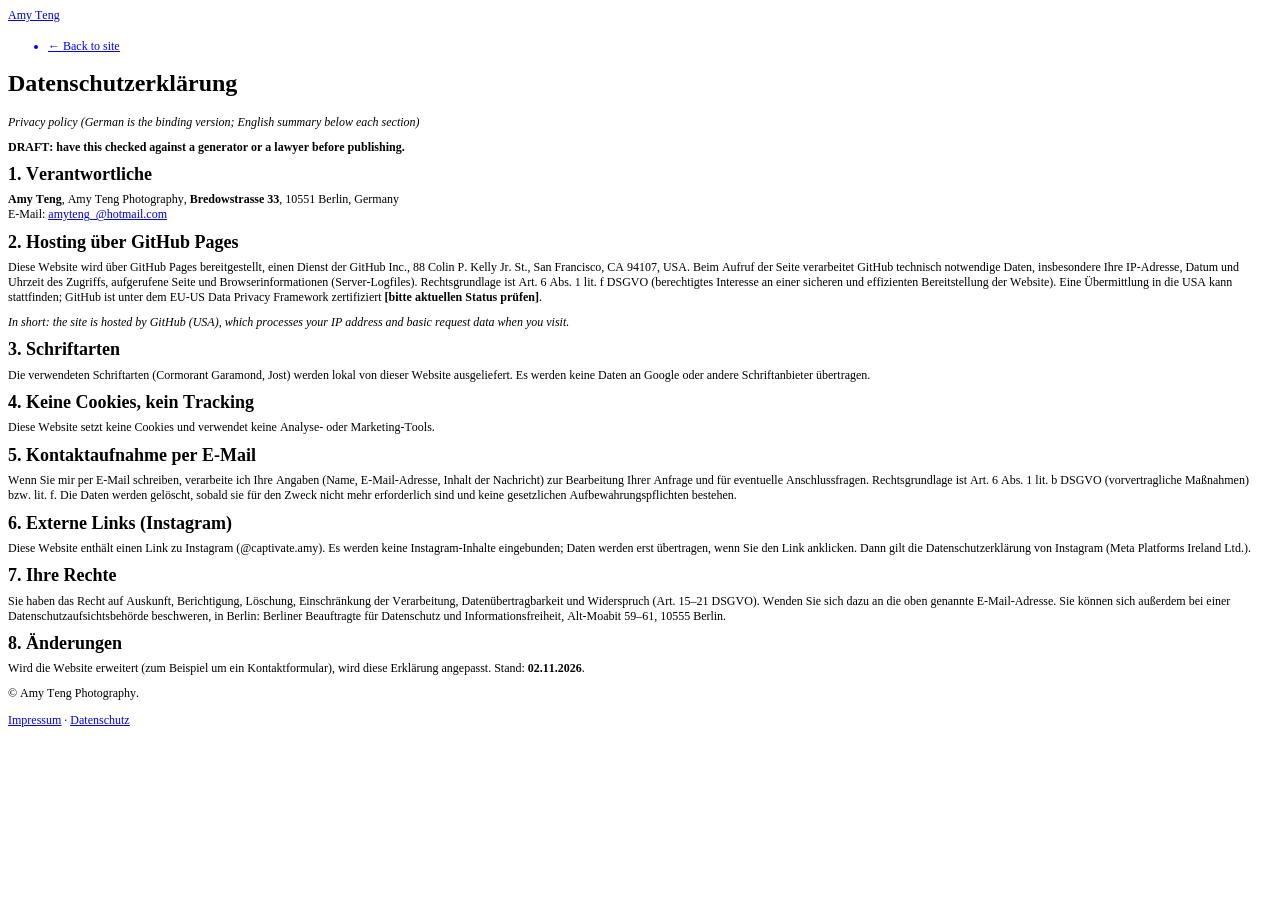
==== datenschutz.html @ 06851e9b "Add files via upload Add Impressum and Datenschutz, footer links" ====
<!DOCTYPE html PUBLIC "-//W3C//DTD HTML 4.01//EN" "http://www.w3.org/TR/html4/strict.dtd">
<html>
<head>
  <meta http-equiv="Content-Type" content="text/html; charset=utf-8">
  <meta http-equiv="Content-Style-Type" content="text/css">
  <title></title>
  <meta name="Generator" content="Cocoa HTML Writer">
  <meta name="CocoaVersion" content="2575.3">
  <style type="text/css">
    p.p1 {margin: 0.0px 0.0px 0.0px 0.0px; font: 12.0px Times; color: #0000e9; -webkit-text-stroke: #0000e3}
    p.p4 {margin: 0.0px 0.0px 9.6px 0.0px; font: 12.0px Times; -webkit-text-stroke: #000000}
    p.p6 {margin: 0.0px 0.0px 12.0px 0.0px; font: 12.0px Times; -webkit-text-stroke: #000000}
    p.p7 {margin: 0.0px 0.0px 12.0px 0.0px; font: 12.0px Times; color: #0000e9; -webkit-text-stroke: #0000e3}
    li.li2 {margin: 0.0px 0.0px 0.0px 0.0px; font: 12.0px Times; color: #0000e9; -webkit-text-stroke: #000000}
    span.s1 {text-decoration: underline ; font-kerning: none}
    span.s2 {font: 12.0px 'Times New Roman'; -webkit-text-stroke: 0px #000000}
    span.s3 {font: 12.0px Times; text-decoration: underline ; font-kerning: none}
    span.s4 {font-kerning: none}
    span.s5 {font-kerning: none; background-color: rgba(0, 0, 0, 0)}
    span.s6 {font: 12.0px Times; text-decoration: underline ; font-kerning: none; color: #0000e3; -webkit-text-stroke: 0px #0000e3}
    span.s7 {font-kerning: none; color: #0000e3; -webkit-text-stroke: 0px #000000}
    span.s8 {text-decoration: underline ; font-kerning: none; color: #0000e9; -webkit-text-stroke: 0px #0000e3}
    ul.ul1 {list-style-type: disc}
  </style>
</head>
<body>
<p class="p1"><span class="s1"><a href="file:///Users/ammyyy/Downloads/amy-site-updates/index.html">Amy Teng</a></span></p>
<ul class="ul1">
  <li class="li2"><span class="s2"><a href="file:///Users/ammyyy/Downloads/amy-site-updates/index.html"><span class="s1">←</span><span class="s3"> Back to site</span></a></span></li>
</ul>
<h1 style="margin: 0.0px 0.0px 18.0px 0.0px; font: 24.0px Times; -webkit-text-stroke: #000000"><span class="s4"><b>Datenschutzerklärung</b><b></b></span></h1>
<p class="p4"><span class="s4"><i>Privacy policy (German is the binding version; English summary below each section)</i><i></i></span></p>
<p class="p4"><span class="s4"><b>DRAFT: have this checked against a generator or a lawyer before publishing.</b><b></b></span></p>
<h2 style="margin: 0.0px 0.0px 7.2px 0.0px; font: 18.0px Times; -webkit-text-stroke: #000000"><span class="s4"><b>1. Verantwortliche</b><b></b></span></h2>
<p class="p4"><span class="s5"><b>Amy Teng</b>,</span><span class="s4"> Amy Teng Photography, </span><span class="s5"><b>Bredowstrasse 33</b></span><span class="s4">, 10551 Berlin, Germany<br>
E-Mail: <a href="mailto:amyteng_@hotmail.com"><span class="s6">amyteng_@hotmail.com</span></a></span></p>
<h2 style="margin: 0.0px 0.0px 7.2px 0.0px; font: 18.0px Times; -webkit-text-stroke: #000000"><span class="s4"><b>2. Hosting über GitHub Pages</b><b></b></span></h2>
<p class="p4"><span class="s4">Diese Website wird über GitHub Pages bereitgestellt, einen Dienst der GitHub Inc., 88 Colin P. Kelly Jr. St., San Francisco, CA 94107, USA. Beim Aufruf der Seite verarbeitet GitHub technisch notwendige Daten, insbesondere Ihre IP-Adresse, Datum und Uhrzeit des Zugriffs, aufgerufene Seite und Browserinformationen (Server-Logfiles). Rechtsgrundlage ist Art. 6 Abs. 1 lit. f DSGVO (berechtigtes Interesse an einer sicheren und effizienten Bereitstellung der Website). Eine Übermittlung in die USA kann stattfinden; GitHub ist unter dem EU-US Data Privacy Framework zertifiziert </span><span class="s5"><b>[bitte aktuellen Status prüfen]</b>.</span></p>
<p class="p4"><span class="s4"><i>In short: the site is hosted by GitHub (USA), which processes your IP address and basic request data when you visit.</i><i></i></span></p>
<h2 style="margin: 0.0px 0.0px 7.2px 0.0px; font: 18.0px Times; -webkit-text-stroke: #000000"><span class="s4"><b>3. Schriftarten</b><b></b></span></h2>
<p class="p4"><span class="s4">Die verwendeten Schriftarten (Cormorant Garamond, Jost) werden lokal von dieser Website ausgeliefert. Es werden keine Daten an Google oder andere Schriftanbieter übertragen.</span></p>
<h2 style="margin: 0.0px 0.0px 7.2px 0.0px; font: 18.0px Times; -webkit-text-stroke: #000000"><span class="s4"><b>4. Keine Cookies, kein Tracking</b><b></b></span></h2>
<p class="p4"><span class="s4">Diese Website setzt keine Cookies und verwendet keine Analyse- oder Marketing-Tools.</span></p>
<h2 style="margin: 0.0px 0.0px 7.2px 0.0px; font: 18.0px Times; -webkit-text-stroke: #000000"><span class="s4"><b>5. Kontaktaufnahme per E-Mail</b><b></b></span></h2>
<p class="p4"><span class="s4">Wenn Sie mir per E-Mail schreiben, verarbeite ich Ihre Angaben (Name, E-Mail-Adresse, Inhalt der Nachricht) zur Bearbeitung Ihrer Anfrage und für eventuelle Anschlussfragen. Rechtsgrundlage ist Art. 6 Abs. 1 lit. b DSGVO (vorvertragliche Maßnahmen) bzw. lit. f. Die Daten werden gelöscht, sobald sie für den Zweck nicht mehr erforderlich sind und keine gesetzlichen Aufbewahrungspflichten bestehen.</span></p>
<h2 style="margin: 0.0px 0.0px 7.2px 0.0px; font: 18.0px Times; -webkit-text-stroke: #000000"><span class="s4"><b>6. Externe Links (Instagram)</b><b></b></span></h2>
<p class="p4"><span class="s4">Diese Website enthält einen Link zu Instagram (@captivate.amy). Es werden keine Instagram-Inhalte eingebunden; Daten werden erst übertragen, wenn Sie den Link anklicken. Dann gilt die Datenschutzerklärung von Instagram (Meta Platforms Ireland Ltd.).</span></p>
<h2 style="margin: 0.0px 0.0px 7.2px 0.0px; font: 18.0px Times; -webkit-text-stroke: #000000"><span class="s4"><b>7. Ihre Rechte</b><b></b></span></h2>
<p class="p4"><span class="s4">Sie haben das Recht auf Auskunft, Berichtigung, Löschung, Einschränkung der Verarbeitung, Datenübertragbarkeit und Widerspruch (Art. 15–21 DSGVO). Wenden Sie sich dazu an die oben genannte E-Mail-Adresse. Sie können sich außerdem bei einer Datenschutzaufsichtsbehörde beschweren, in Berlin: Berliner Beauftragte für Datenschutz und Informationsfreiheit, Alt-Moabit 59–61, 10555 Berlin.</span></p>
<h2 style="margin: 0.0px 0.0px 7.2px 0.0px; font: 18.0px Times; -webkit-text-stroke: #000000"><span class="s4"><b>8. Änderungen</b><b></b></span></h2>
<p class="p4"><span class="s4">Wird die Website erweitert (zum Beispiel um ein Kontaktformular), wird diese Erklärung angepasst. Stand: </span><span class="s5"><b>02.11.2026</b>.</span></p>
<p class="p6"><span class="s4">© Amy Teng Photography.</span></p>
<p class="p7"><span class="s1"><a href="file:///Users/ammyyy/Downloads/amy-site-updates/impressum.html">Impressum</a></span><span class="s7"> · <a href="file:///Users/ammyyy/Downloads/amy-site-updates/datenschutz.html"><span class="s8">Datenschutz</span></a></span></p>
</body>
</html>
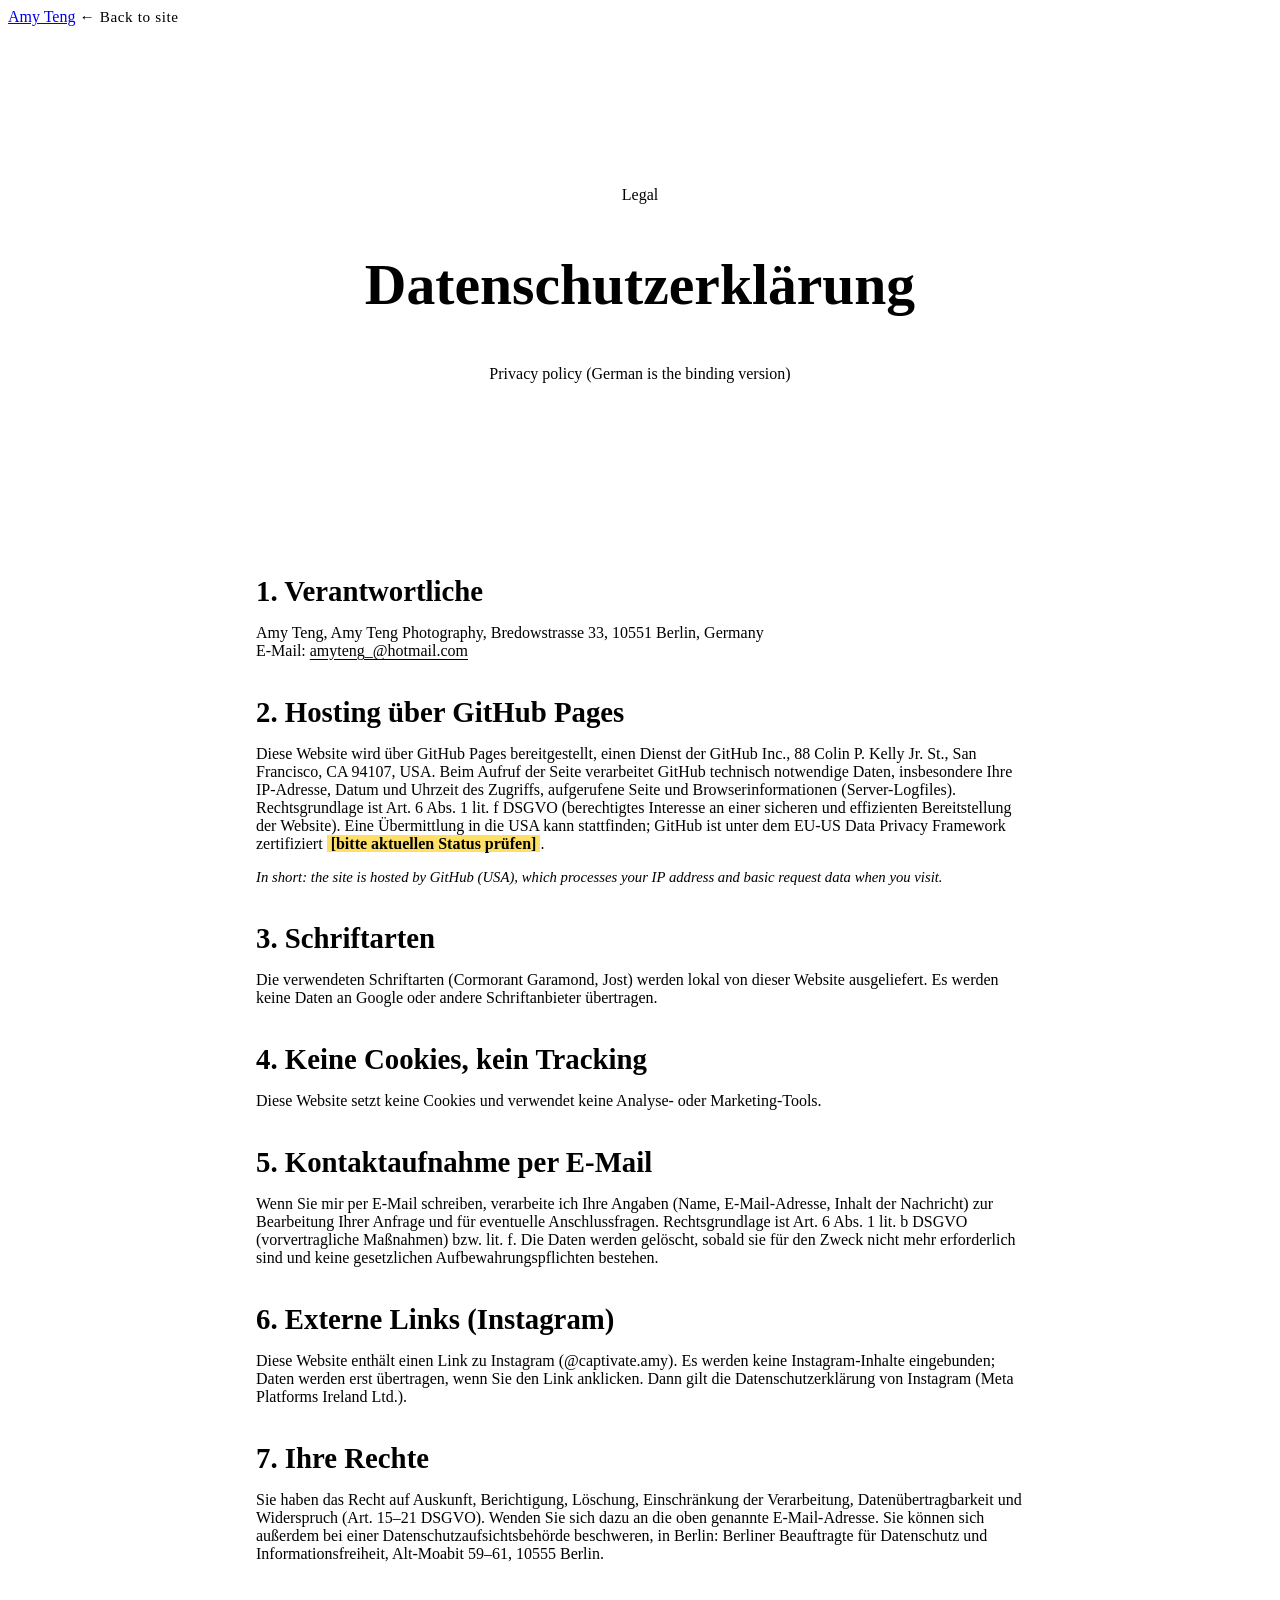
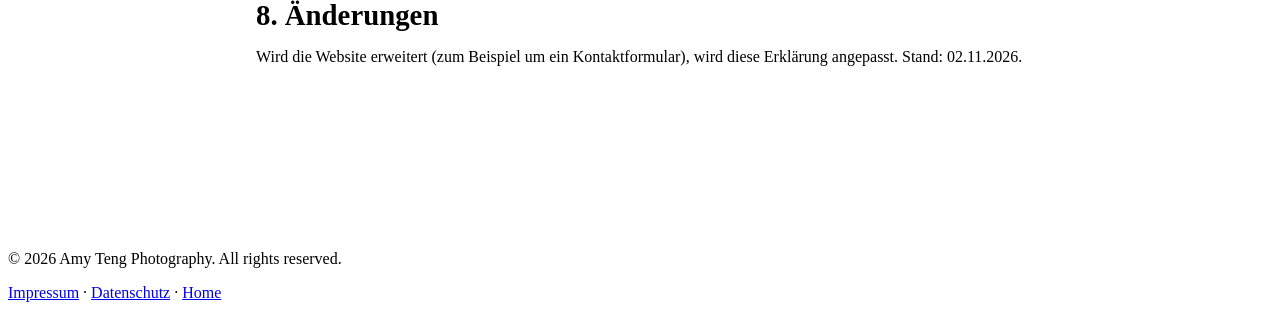
==== commit 3602c068: "Add files via upload Found actual file for updating impressum and datenschutz" ====
--- a/datenschutz.html
+++ b/datenschutz.html
@@ -1,55 +1,84 @@
-<!DOCTYPE html PUBLIC "-//W3C//DTD HTML 4.01//EN" "http://www.w3.org/TR/html4/strict.dtd">
-<html>
+<!DOCTYPE html>
+<html lang="de">
 <head>
-  <meta http-equiv="Content-Type" content="text/html; charset=utf-8">
-  <meta http-equiv="Content-Style-Type" content="text/css">
-  <title></title>
-  <meta name="Generator" content="Cocoa HTML Writer">
-  <meta name="CocoaVersion" content="2575.3">
-  <style type="text/css">
-    p.p1 {margin: 0.0px 0.0px 0.0px 0.0px; font: 12.0px Times; color: #0000e9; -webkit-text-stroke: #0000e3}
-    p.p4 {margin: 0.0px 0.0px 9.6px 0.0px; font: 12.0px Times; -webkit-text-stroke: #000000}
-    p.p6 {margin: 0.0px 0.0px 12.0px 0.0px; font: 12.0px Times; -webkit-text-stroke: #000000}
-    p.p7 {margin: 0.0px 0.0px 12.0px 0.0px; font: 12.0px Times; color: #0000e9; -webkit-text-stroke: #0000e3}
-    li.li2 {margin: 0.0px 0.0px 0.0px 0.0px; font: 12.0px Times; color: #0000e9; -webkit-text-stroke: #000000}
-    span.s1 {text-decoration: underline ; font-kerning: none}
-    span.s2 {font: 12.0px 'Times New Roman'; -webkit-text-stroke: 0px #000000}
-    span.s3 {font: 12.0px Times; text-decoration: underline ; font-kerning: none}
-    span.s4 {font-kerning: none}
-    span.s5 {font-kerning: none; background-color: rgba(0, 0, 0, 0)}
-    span.s6 {font: 12.0px Times; text-decoration: underline ; font-kerning: none; color: #0000e3; -webkit-text-stroke: 0px #0000e3}
-    span.s7 {font-kerning: none; color: #0000e3; -webkit-text-stroke: 0px #000000}
-    span.s8 {text-decoration: underline ; font-kerning: none; color: #0000e9; -webkit-text-stroke: 0px #0000e3}
-    ul.ul1 {list-style-type: disc}
+  <meta charset="UTF-8" />
+  <meta name="viewport" content="width=device-width, initial-scale=1.0" />
+  <title>Datenschutzerklärung — Amy Teng Photography</title>
+  <meta name="robots" content="noindex" />
+  <link rel="canonical" href="https://amyteng.com/datenschutz.html" />
+  <link rel="icon" type="image/svg+xml" href="images/favicon.svg" />
+  <link rel="stylesheet" href="css/style.css" />
+  <style>
+    .legal-hero { padding-block: 9rem 3.5rem; background: var(--sand); text-align: center; }
+    .legal-hero h1 { font-size: clamp(2.4rem, 5vw, 3.6rem); }
+    .legal-hero .sub { color: var(--ink-soft); margin-top: .75rem; }
+    .legal-body { padding-block: 4rem 6rem; }
+    .legal-card { background: var(--white); border-radius: var(--radius); box-shadow: var(--shadow);
+      padding: clamp(1.75rem, 5vw, 3.5rem); max-width: 48rem; margin-inline: auto; }
+    .legal-card h2 { font-size: clamp(1.4rem, 2.5vw, 1.8rem); margin: 2.25rem 0 .6rem; }
+    .legal-card h2:first-child { margin-top: 0; }
+    .legal-card p { margin-bottom: 1rem; color: var(--ink-soft); }
+    .legal-card p.en { font-size: .92rem; font-style: italic; }
+    .legal-card a { color: var(--terracotta-text); text-underline-offset: .2em; }
+    .legal-card a:hover { color: var(--terracotta-dark); }
+    .back-link { color: var(--ink); text-decoration: none; font-size: .95rem; letter-spacing: .04em; }
+    .back-link:hover { color: var(--terracotta-text); }
+    .todo { background: #ffe066; color: #000; font-weight: 600; padding: 0 .25em; }
   </style>
 </head>
 <body>
-<p class="p1"><span class="s1"><a href="file:///Users/ammyyy/Downloads/amy-site-updates/index.html">Amy Teng</a></span></p>
-<ul class="ul1">
-  <li class="li2"><span class="s2"><a href="file:///Users/ammyyy/Downloads/amy-site-updates/index.html"><span class="s1">←</span><span class="s3"> Back to site</span></a></span></li>
-</ul>
-<h1 style="margin: 0.0px 0.0px 18.0px 0.0px; font: 24.0px Times; -webkit-text-stroke: #000000"><span class="s4"><b>Datenschutzerklärung</b><b></b></span></h1>
-<p class="p4"><span class="s4"><i>Privacy policy (German is the binding version; English summary below each section)</i><i></i></span></p>
-<p class="p4"><span class="s4"><b>DRAFT: have this checked against a generator or a lawyer before publishing.</b><b></b></span></p>
-<h2 style="margin: 0.0px 0.0px 7.2px 0.0px; font: 18.0px Times; -webkit-text-stroke: #000000"><span class="s4"><b>1. Verantwortliche</b><b></b></span></h2>
-<p class="p4"><span class="s5"><b>Amy Teng</b>,</span><span class="s4"> Amy Teng Photography, </span><span class="s5"><b>Bredowstrasse 33</b></span><span class="s4">, 10551 Berlin, Germany<br>
-E-Mail: <a href="mailto:amyteng_@hotmail.com"><span class="s6">amyteng_@hotmail.com</span></a></span></p>
-<h2 style="margin: 0.0px 0.0px 7.2px 0.0px; font: 18.0px Times; -webkit-text-stroke: #000000"><span class="s4"><b>2. Hosting über GitHub Pages</b><b></b></span></h2>
-<p class="p4"><span class="s4">Diese Website wird über GitHub Pages bereitgestellt, einen Dienst der GitHub Inc., 88 Colin P. Kelly Jr. St., San Francisco, CA 94107, USA. Beim Aufruf der Seite verarbeitet GitHub technisch notwendige Daten, insbesondere Ihre IP-Adresse, Datum und Uhrzeit des Zugriffs, aufgerufene Seite und Browserinformationen (Server-Logfiles). Rechtsgrundlage ist Art. 6 Abs. 1 lit. f DSGVO (berechtigtes Interesse an einer sicheren und effizienten Bereitstellung der Website). Eine Übermittlung in die USA kann stattfinden; GitHub ist unter dem EU-US Data Privacy Framework zertifiziert </span><span class="s5"><b>[bitte aktuellen Status prüfen]</b>.</span></p>
-<p class="p4"><span class="s4"><i>In short: the site is hosted by GitHub (USA), which processes your IP address and basic request data when you visit.</i><i></i></span></p>
-<h2 style="margin: 0.0px 0.0px 7.2px 0.0px; font: 18.0px Times; -webkit-text-stroke: #000000"><span class="s4"><b>3. Schriftarten</b><b></b></span></h2>
-<p class="p4"><span class="s4">Die verwendeten Schriftarten (Cormorant Garamond, Jost) werden lokal von dieser Website ausgeliefert. Es werden keine Daten an Google oder andere Schriftanbieter übertragen.</span></p>
-<h2 style="margin: 0.0px 0.0px 7.2px 0.0px; font: 18.0px Times; -webkit-text-stroke: #000000"><span class="s4"><b>4. Keine Cookies, kein Tracking</b><b></b></span></h2>
-<p class="p4"><span class="s4">Diese Website setzt keine Cookies und verwendet keine Analyse- oder Marketing-Tools.</span></p>
-<h2 style="margin: 0.0px 0.0px 7.2px 0.0px; font: 18.0px Times; -webkit-text-stroke: #000000"><span class="s4"><b>5. Kontaktaufnahme per E-Mail</b><b></b></span></h2>
-<p class="p4"><span class="s4">Wenn Sie mir per E-Mail schreiben, verarbeite ich Ihre Angaben (Name, E-Mail-Adresse, Inhalt der Nachricht) zur Bearbeitung Ihrer Anfrage und für eventuelle Anschlussfragen. Rechtsgrundlage ist Art. 6 Abs. 1 lit. b DSGVO (vorvertragliche Maßnahmen) bzw. lit. f. Die Daten werden gelöscht, sobald sie für den Zweck nicht mehr erforderlich sind und keine gesetzlichen Aufbewahrungspflichten bestehen.</span></p>
-<h2 style="margin: 0.0px 0.0px 7.2px 0.0px; font: 18.0px Times; -webkit-text-stroke: #000000"><span class="s4"><b>6. Externe Links (Instagram)</b><b></b></span></h2>
-<p class="p4"><span class="s4">Diese Website enthält einen Link zu Instagram (@captivate.amy). Es werden keine Instagram-Inhalte eingebunden; Daten werden erst übertragen, wenn Sie den Link anklicken. Dann gilt die Datenschutzerklärung von Instagram (Meta Platforms Ireland Ltd.).</span></p>
-<h2 style="margin: 0.0px 0.0px 7.2px 0.0px; font: 18.0px Times; -webkit-text-stroke: #000000"><span class="s4"><b>7. Ihre Rechte</b><b></b></span></h2>
-<p class="p4"><span class="s4">Sie haben das Recht auf Auskunft, Berichtigung, Löschung, Einschränkung der Verarbeitung, Datenübertragbarkeit und Widerspruch (Art. 15–21 DSGVO). Wenden Sie sich dazu an die oben genannte E-Mail-Adresse. Sie können sich außerdem bei einer Datenschutzaufsichtsbehörde beschweren, in Berlin: Berliner Beauftragte für Datenschutz und Informationsfreiheit, Alt-Moabit 59–61, 10555 Berlin.</span></p>
-<h2 style="margin: 0.0px 0.0px 7.2px 0.0px; font: 18.0px Times; -webkit-text-stroke: #000000"><span class="s4"><b>8. Änderungen</b><b></b></span></h2>
-<p class="p4"><span class="s4">Wird die Website erweitert (zum Beispiel um ein Kontaktformular), wird diese Erklärung angepasst. Stand: </span><span class="s5"><b>02.11.2026</b>.</span></p>
-<p class="p6"><span class="s4">© Amy Teng Photography.</span></p>
-<p class="p7"><span class="s1"><a href="file:///Users/ammyyy/Downloads/amy-site-updates/impressum.html">Impressum</a></span><span class="s7"> · <a href="file:///Users/ammyyy/Downloads/amy-site-updates/datenschutz.html"><span class="s8">Datenschutz</span></a></span></p>
+  <header class="site-header scrolled">
+    <nav class="nav container">
+      <a href="index.html" class="logo">Amy Teng</a>
+      <a href="index.html" class="back-link">&larr; Back to site</a>
+    </nav>
+  </header>
+
+  <section class="legal-hero">
+    <div class="container">
+      <p class="eyebrow">Legal</p>
+      <h1>Datenschutzerklärung</h1>
+      <p class="sub">Privacy policy (German is the binding version)</p>
+    </div>
+  </section>
+
+  <main class="legal-body">
+    <div class="container">
+      <div class="legal-card">
+        <h2>1. Verantwortliche</h2>
+        <p>Amy Teng, Amy Teng Photography, Bredowstrasse 33, 10551 Berlin, Germany<br />E-Mail: <a href="mailto:amyteng_@hotmail.com">amyteng_@hotmail.com</a></p>
+
+        <h2>2. Hosting über GitHub Pages</h2>
+        <p>Diese Website wird über GitHub Pages bereitgestellt, einen Dienst der GitHub Inc., 88 Colin P. Kelly Jr. St., San Francisco, CA 94107, USA. Beim Aufruf der Seite verarbeitet GitHub technisch notwendige Daten, insbesondere Ihre IP-Adresse, Datum und Uhrzeit des Zugriffs, aufgerufene Seite und Browserinformationen (Server-Logfiles). Rechtsgrundlage ist Art. 6 Abs. 1 lit. f DSGVO (berechtigtes Interesse an einer sicheren und effizienten Bereitstellung der Website). Eine Übermittlung in die USA kann stattfinden; GitHub ist unter dem EU-US Data Privacy Framework zertifiziert <span class="todo">[bitte aktuellen Status prüfen]</span>.</p>
+        <p class="en">In short: the site is hosted by GitHub (USA), which processes your IP address and basic request data when you visit.</p>
+
+        <h2>3. Schriftarten</h2>
+        <p>Die verwendeten Schriftarten (Cormorant Garamond, Jost) werden lokal von dieser Website ausgeliefert. Es werden keine Daten an Google oder andere Schriftanbieter übertragen.</p>
+
+        <h2>4. Keine Cookies, kein Tracking</h2>
+        <p>Diese Website setzt keine Cookies und verwendet keine Analyse- oder Marketing-Tools.</p>
+
+        <h2>5. Kontaktaufnahme per E-Mail</h2>
+        <p>Wenn Sie mir per E-Mail schreiben, verarbeite ich Ihre Angaben (Name, E-Mail-Adresse, Inhalt der Nachricht) zur Bearbeitung Ihrer Anfrage und für eventuelle Anschlussfragen. Rechtsgrundlage ist Art. 6 Abs. 1 lit. b DSGVO (vorvertragliche Maßnahmen) bzw. lit. f. Die Daten werden gelöscht, sobald sie für den Zweck nicht mehr erforderlich sind und keine gesetzlichen Aufbewahrungspflichten bestehen.</p>
+
+        <h2>6. Externe Links (Instagram)</h2>
+        <p>Diese Website enthält einen Link zu Instagram (@captivate.amy). Es werden keine Instagram-Inhalte eingebunden; Daten werden erst übertragen, wenn Sie den Link anklicken. Dann gilt die Datenschutzerklärung von Instagram (Meta Platforms Ireland Ltd.).</p>
+
+        <h2>7. Ihre Rechte</h2>
+        <p>Sie haben das Recht auf Auskunft, Berichtigung, Löschung, Einschränkung der Verarbeitung, Datenübertragbarkeit und Widerspruch (Art. 15–21 DSGVO). Wenden Sie sich dazu an die oben genannte E-Mail-Adresse. Sie können sich außerdem bei einer Datenschutzaufsichtsbehörde beschweren, in Berlin: Berliner Beauftragte für Datenschutz und Informationsfreiheit, Alt-Moabit 59–61, 10555 Berlin.</p>
+
+        <h2>8. Änderungen</h2>
+        <p>Wird die Website erweitert (zum Beispiel um ein Kontaktformular), wird diese Erklärung angepasst. Stand: 02.11.2026.</p>
+      </div>
+    </div>
+  </main>
+
+  <footer class="site-footer">
+    <div class="container footer-inner">
+      <p>&copy; <span id="year"></span> Amy Teng Photography. All rights reserved.</p>
+      <p><a href="impressum.html">Impressum</a> &middot; <a href="datenschutz.html">Datenschutz</a> &middot; <a href="index.html">Home</a></p>
+    </div>
+  </footer>
+  <script>document.getElementById('year').textContent = new Date().getFullYear();</script>
 </body>
 </html>
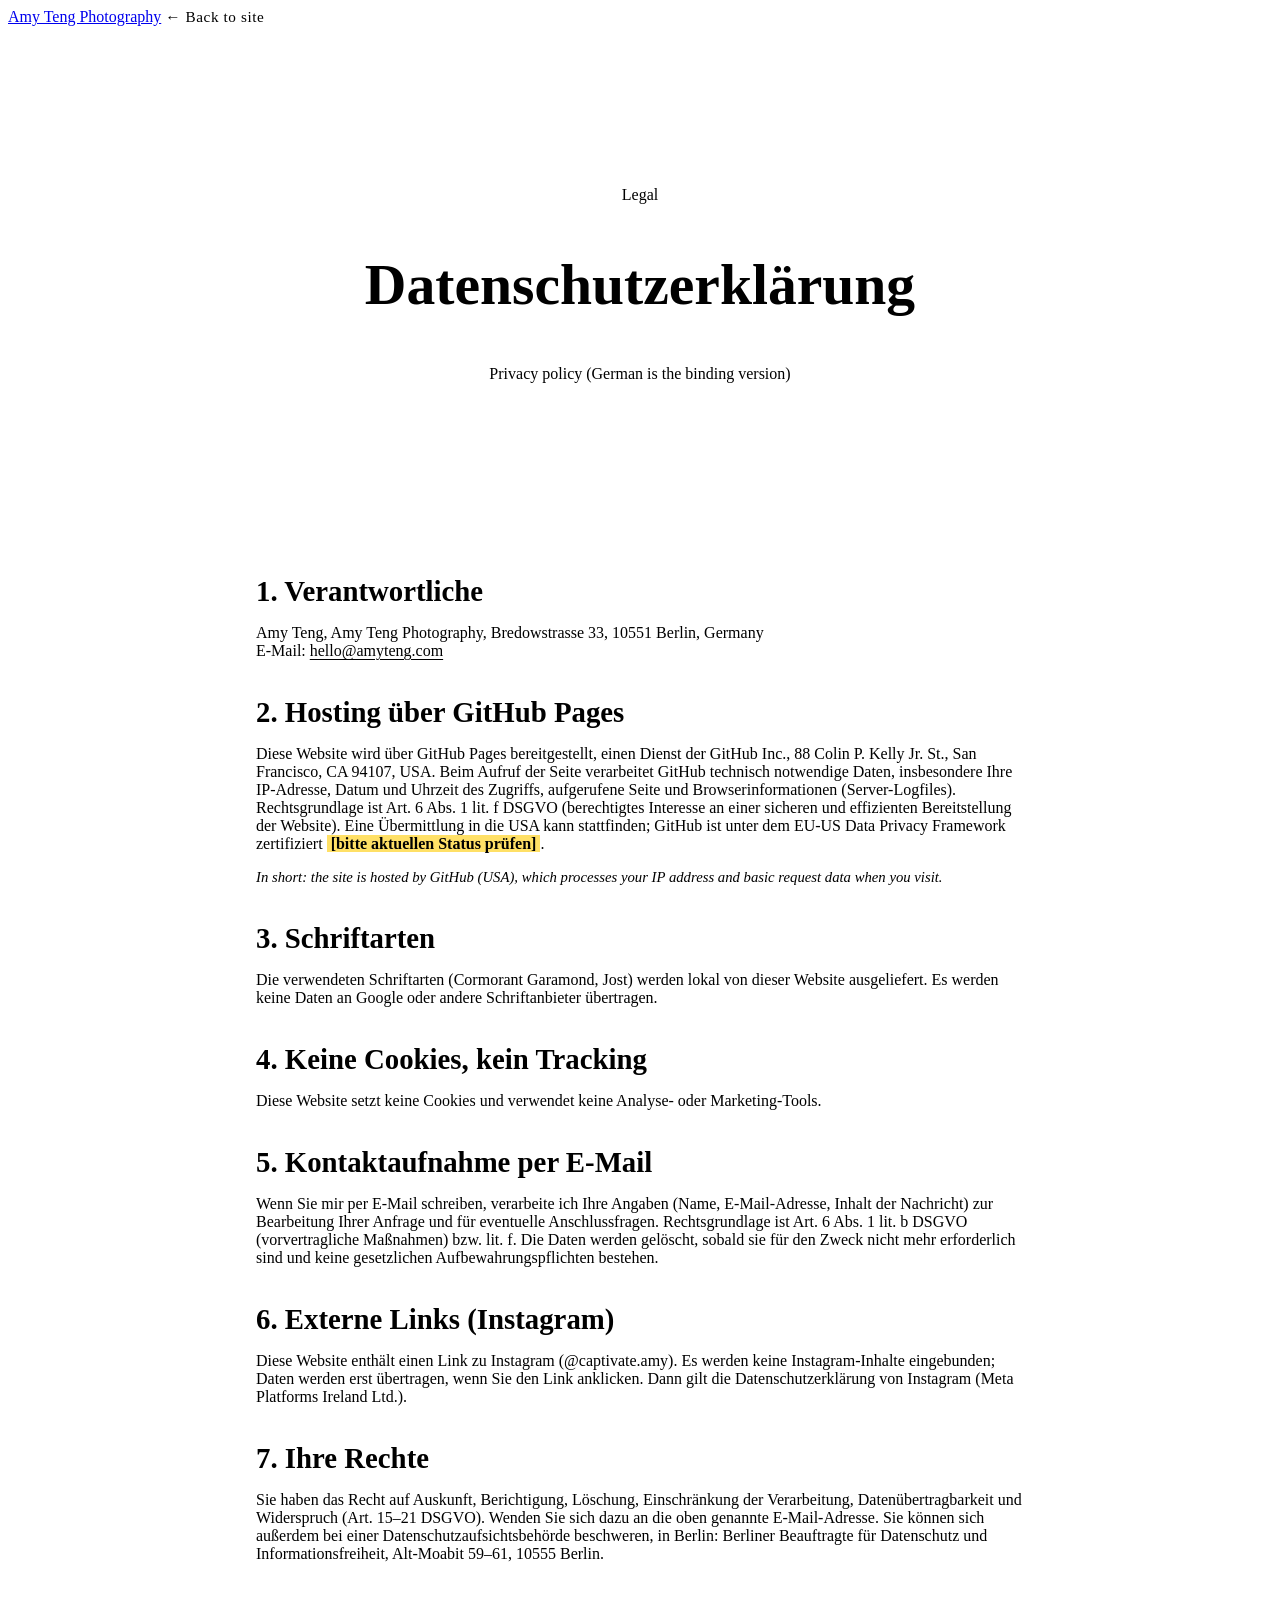
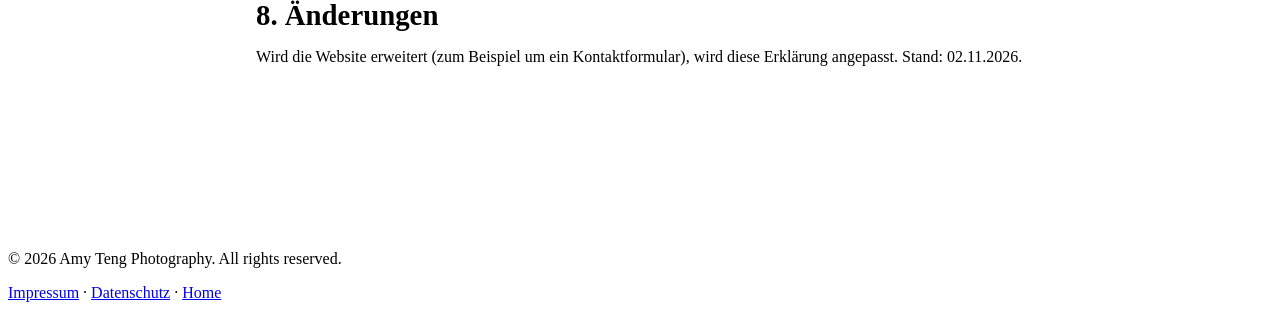
==== commit 15ab2440: "Add files via upload" ====
--- a/datenschutz.html
+++ b/datenschutz.html
@@ -29,7 +29,7 @@
 <body>
   <header class="site-header scrolled">
     <nav class="nav container">
-      <a href="index.html" class="logo">Amy Teng</a>
+      <a href="index.html" class="logo">Amy Teng Photography</a>
       <a href="index.html" class="back-link">&larr; Back to site</a>
     </nav>
   </header>
@@ -46,7 +46,7 @@
     <div class="container">
       <div class="legal-card">
         <h2>1. Verantwortliche</h2>
-        <p>Amy Teng, Amy Teng Photography, Bredowstrasse 33, 10551 Berlin, Germany<br />E-Mail: <a href="mailto:amyteng_@hotmail.com">amyteng_@hotmail.com</a></p>
+        <p>Amy Teng, Amy Teng Photography, Bredowstrasse 33, 10551 Berlin, Germany<br />E-Mail: <a href="mailto:hello@amyteng.com">hello@amyteng.com</a></p>
 
         <h2>2. Hosting über GitHub Pages</h2>
         <p>Diese Website wird über GitHub Pages bereitgestellt, einen Dienst der GitHub Inc., 88 Colin P. Kelly Jr. St., San Francisco, CA 94107, USA. Beim Aufruf der Seite verarbeitet GitHub technisch notwendige Daten, insbesondere Ihre IP-Adresse, Datum und Uhrzeit des Zugriffs, aufgerufene Seite und Browserinformationen (Server-Logfiles). Rechtsgrundlage ist Art. 6 Abs. 1 lit. f DSGVO (berechtigtes Interesse an einer sicheren und effizienten Bereitstellung der Website). Eine Übermittlung in die USA kann stattfinden; GitHub ist unter dem EU-US Data Privacy Framework zertifiziert <span class="todo">[bitte aktuellen Status prüfen]</span>.</p>
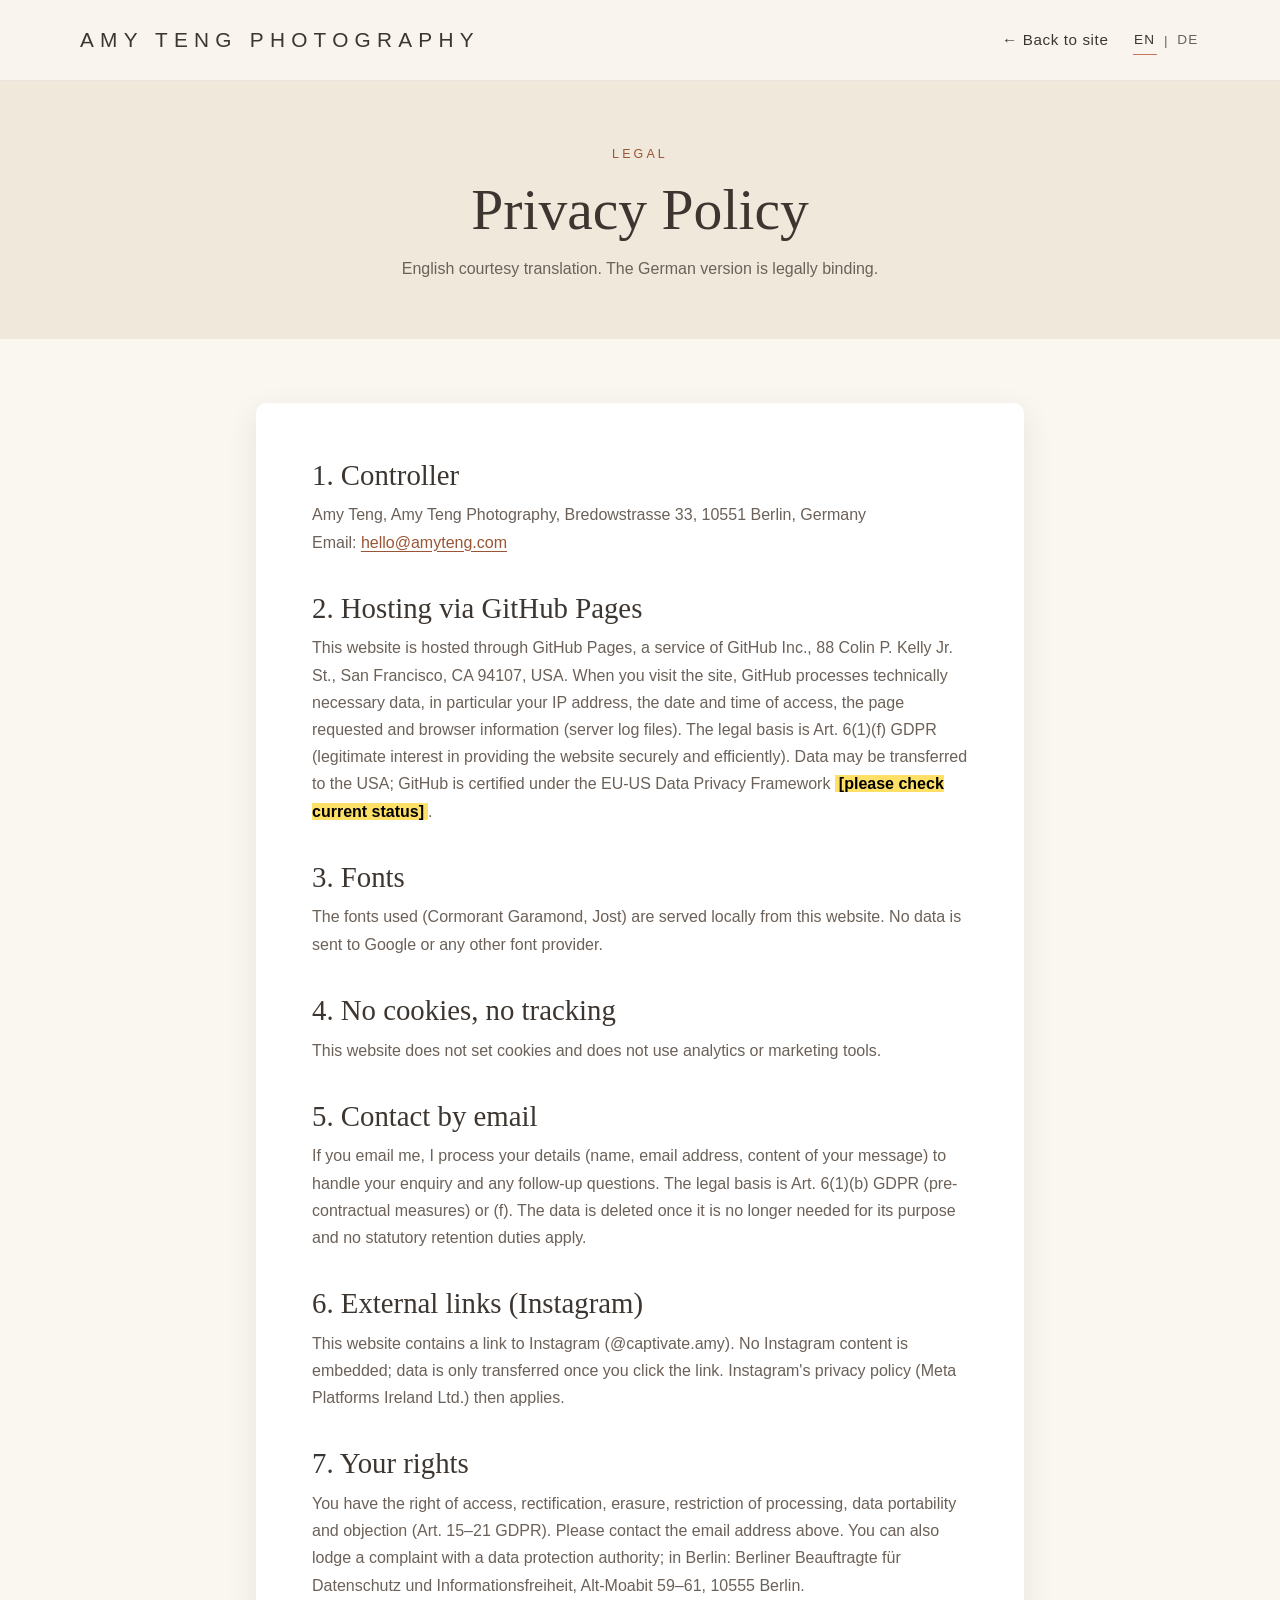
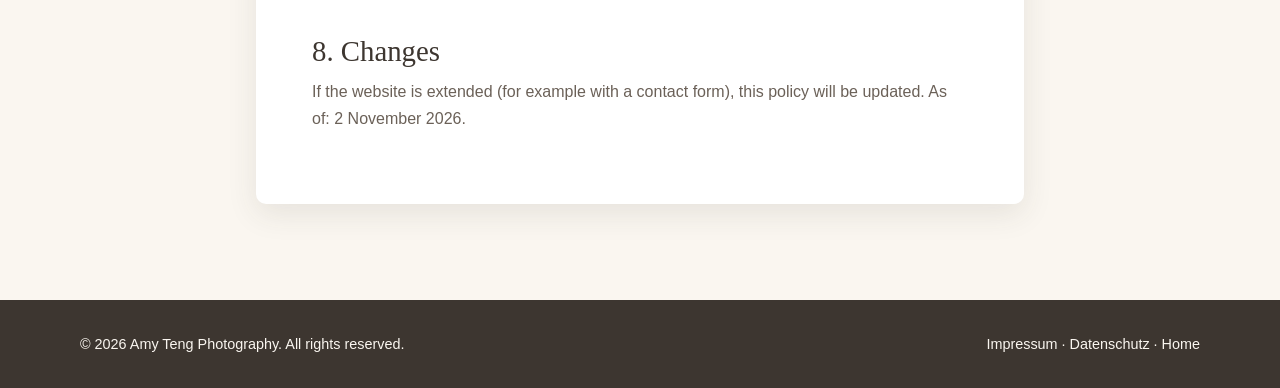
==== commit 083fea49: "Add files via upload Option to switch to German. Offer button added. Square spacing and modification" ====
--- a/datenschutz.html
+++ b/datenschutz.html
@@ -1,5 +1,5 @@
 <!DOCTYPE html>
-<html lang="de">
+<html lang="en" data-page="datenschutz">
 <head>
   <meta charset="UTF-8" />
   <meta name="viewport" content="width=device-width, initial-scale=1.0" />
@@ -30,55 +30,58 @@
   <header class="site-header scrolled">
     <nav class="nav container">
       <a href="index.html" class="logo">Amy Teng Photography</a>
-      <a href="index.html" class="back-link">&larr; Back to site</a>
+      <div class="nav-right">
+        <a href="index.html" class="back-link" data-i18n="legal.back">&larr; Back to site</a>
+        <div class="lang-switch" role="group" aria-label="Language" data-i18n-aria-label="aria.lang"><button type="button" data-lang="en" aria-pressed="true">EN</button><span aria-hidden="true">|</span><button type="button" data-lang="de" aria-pressed="false">DE</button></div>
+      </div>
     </nav>
   </header>
 
   <section class="legal-hero">
     <div class="container">
-      <p class="eyebrow">Legal</p>
-      <h1>Datenschutzerklärung</h1>
-      <p class="sub">Privacy policy (German is the binding version)</p>
+      <p class="eyebrow" data-i18n="legal.eyebrow">Legal</p>
+      <h1 data-i18n="ds.h1">Datenschutzerklärung</h1>
+      <p class="sub" data-i18n="ds.sub">Privacy policy (German is the binding version)</p>
     </div>
   </section>
 
   <main class="legal-body">
     <div class="container">
       <div class="legal-card">
-        <h2>1. Verantwortliche</h2>
-        <p>Amy Teng, Amy Teng Photography, Bredowstrasse 33, 10551 Berlin, Germany<br />E-Mail: <a href="mailto:hello@amyteng.com">hello@amyteng.com</a></p>
+        <h2 data-i18n="ds.1">1. Verantwortliche</h2>
+        <p data-i18n="ds.2">Amy Teng, Amy Teng Photography, Bredowstrasse 33, 10551 Berlin, Germany<br />E-Mail: <a href="mailto:hello@amyteng.com">hello@amyteng.com</a></p>
 
-        <h2>2. Hosting über GitHub Pages</h2>
-        <p>Diese Website wird über GitHub Pages bereitgestellt, einen Dienst der GitHub Inc., 88 Colin P. Kelly Jr. St., San Francisco, CA 94107, USA. Beim Aufruf der Seite verarbeitet GitHub technisch notwendige Daten, insbesondere Ihre IP-Adresse, Datum und Uhrzeit des Zugriffs, aufgerufene Seite und Browserinformationen (Server-Logfiles). Rechtsgrundlage ist Art. 6 Abs. 1 lit. f DSGVO (berechtigtes Interesse an einer sicheren und effizienten Bereitstellung der Website). Eine Übermittlung in die USA kann stattfinden; GitHub ist unter dem EU-US Data Privacy Framework zertifiziert <span class="todo">[bitte aktuellen Status prüfen]</span>.</p>
-        <p class="en">In short: the site is hosted by GitHub (USA), which processes your IP address and basic request data when you visit.</p>
+        <h2 data-i18n="ds.3">2. Hosting über GitHub Pages</h2>
+        <p data-i18n="ds.4">Diese Website wird über GitHub Pages bereitgestellt, einen Dienst der GitHub Inc., 88 Colin P. Kelly Jr. St., San Francisco, CA 94107, USA. Beim Aufruf der Seite verarbeitet GitHub technisch notwendige Daten, insbesondere Ihre IP-Adresse, Datum und Uhrzeit des Zugriffs, aufgerufene Seite und Browserinformationen (Server-Logfiles). Rechtsgrundlage ist Art. 6 Abs. 1 lit. f DSGVO (berechtigtes Interesse an einer sicheren und effizienten Bereitstellung der Website). Eine Übermittlung in die USA kann stattfinden; GitHub ist unter dem EU-US Data Privacy Framework zertifiziert <span class="todo">[bitte aktuellen Status prüfen]</span>.</p>
 
-        <h2>3. Schriftarten</h2>
-        <p>Die verwendeten Schriftarten (Cormorant Garamond, Jost) werden lokal von dieser Website ausgeliefert. Es werden keine Daten an Google oder andere Schriftanbieter übertragen.</p>
+        <h2 data-i18n="ds.5">3. Schriftarten</h2>
+        <p data-i18n="ds.6">Die verwendeten Schriftarten (Cormorant Garamond, Jost) werden lokal von dieser Website ausgeliefert. Es werden keine Daten an Google oder andere Schriftanbieter übertragen.</p>
 
-        <h2>4. Keine Cookies, kein Tracking</h2>
-        <p>Diese Website setzt keine Cookies und verwendet keine Analyse- oder Marketing-Tools.</p>
+        <h2 data-i18n="ds.7">4. Keine Cookies, kein Tracking</h2>
+        <p data-i18n="ds.8">Diese Website setzt keine Cookies und verwendet keine Analyse- oder Marketing-Tools.</p>
 
-        <h2>5. Kontaktaufnahme per E-Mail</h2>
-        <p>Wenn Sie mir per E-Mail schreiben, verarbeite ich Ihre Angaben (Name, E-Mail-Adresse, Inhalt der Nachricht) zur Bearbeitung Ihrer Anfrage und für eventuelle Anschlussfragen. Rechtsgrundlage ist Art. 6 Abs. 1 lit. b DSGVO (vorvertragliche Maßnahmen) bzw. lit. f. Die Daten werden gelöscht, sobald sie für den Zweck nicht mehr erforderlich sind und keine gesetzlichen Aufbewahrungspflichten bestehen.</p>
+        <h2 data-i18n="ds.9">5. Kontaktaufnahme per E-Mail</h2>
+        <p data-i18n="ds.10">Wenn Sie mir per E-Mail schreiben, verarbeite ich Ihre Angaben (Name, E-Mail-Adresse, Inhalt der Nachricht) zur Bearbeitung Ihrer Anfrage und für eventuelle Anschlussfragen. Rechtsgrundlage ist Art. 6 Abs. 1 lit. b DSGVO (vorvertragliche Maßnahmen) bzw. lit. f. Die Daten werden gelöscht, sobald sie für den Zweck nicht mehr erforderlich sind und keine gesetzlichen Aufbewahrungspflichten bestehen.</p>
 
-        <h2>6. Externe Links (Instagram)</h2>
-        <p>Diese Website enthält einen Link zu Instagram (@captivate.amy). Es werden keine Instagram-Inhalte eingebunden; Daten werden erst übertragen, wenn Sie den Link anklicken. Dann gilt die Datenschutzerklärung von Instagram (Meta Platforms Ireland Ltd.).</p>
+        <h2 data-i18n="ds.11">6. Externe Links (Instagram)</h2>
+        <p data-i18n="ds.12">Diese Website enthält einen Link zu Instagram (@captivate.amy). Es werden keine Instagram-Inhalte eingebunden; Daten werden erst übertragen, wenn Sie den Link anklicken. Dann gilt die Datenschutzerklärung von Instagram (Meta Platforms Ireland Ltd.).</p>
 
-        <h2>7. Ihre Rechte</h2>
-        <p>Sie haben das Recht auf Auskunft, Berichtigung, Löschung, Einschränkung der Verarbeitung, Datenübertragbarkeit und Widerspruch (Art. 15–21 DSGVO). Wenden Sie sich dazu an die oben genannte E-Mail-Adresse. Sie können sich außerdem bei einer Datenschutzaufsichtsbehörde beschweren, in Berlin: Berliner Beauftragte für Datenschutz und Informationsfreiheit, Alt-Moabit 59–61, 10555 Berlin.</p>
+        <h2 data-i18n="ds.13">7. Ihre Rechte</h2>
+        <p data-i18n="ds.14">Sie haben das Recht auf Auskunft, Berichtigung, Löschung, Einschränkung der Verarbeitung, Datenübertragbarkeit und Widerspruch (Art. 15–21 DSGVO). Wenden Sie sich dazu an die oben genannte E-Mail-Adresse. Sie können sich außerdem bei einer Datenschutzaufsichtsbehörde beschweren, in Berlin: Berliner Beauftragte für Datenschutz und Informationsfreiheit, Alt-Moabit 59–61, 10555 Berlin.</p>
 
-        <h2>8. Änderungen</h2>
-        <p>Wird die Website erweitert (zum Beispiel um ein Kontaktformular), wird diese Erklärung angepasst. Stand: 02.11.2026.</p>
+        <h2 data-i18n="ds.15">8. Änderungen</h2>
+        <p data-i18n="ds.16">Wird die Website erweitert (zum Beispiel um ein Kontaktformular), wird diese Erklärung angepasst. Stand: 02.11.2026.</p>
       </div>
     </div>
   </main>
 
   <footer class="site-footer">
     <div class="container footer-inner">
-      <p>&copy; <span id="year"></span> Amy Teng Photography. All rights reserved.</p>
-      <p><a href="impressum.html">Impressum</a> &middot; <a href="datenschutz.html">Datenschutz</a> &middot; <a href="index.html">Home</a></p>
+      <p data-i18n="footer.copy">&copy; <span id="year"></span> Amy Teng Photography. All rights reserved.</p>
+      <p><a href="impressum.html">Impressum</a> &middot; <a href="datenschutz.html">Datenschutz</a> &middot; <a href="index.html" data-i18n="footer.home">Home</a></p>
     </div>
   </footer>
   <script>document.getElementById('year').textContent = new Date().getFullYear();</script>
+  <script src="js/i18n.js"></script>
 </body>
 </html>
--- a/css/style.css
+++ b/css/style.css
@@ -0,0 +1,802 @@
+/* ============================================================
+   Amy Photography — warm portraits & family aesthetic
+   ============================================================ */
+
+/* ---------- Fonts (self-hosted — GDPR: no Google CDN requests) ---------- */
+@font-face {
+  font-family: "Cormorant Garamond";
+  font-style: italic;
+  font-weight: 400;
+  font-display: swap;
+  src: url("../fonts/cormorant-garamond-400-italic.woff2") format("woff2");
+  unicode-range: U+0000-00FF, U+0131, U+0152-0153, U+02BB-02BC, U+02C6, U+02DA, U+02DC, U+0304, U+0308, U+0329, U+2000-206F, U+20AC, U+2122, U+2191, U+2193, U+2212, U+2215, U+FEFF, U+FFFD;
+}
+
+@font-face {
+  font-family: "Cormorant Garamond";
+  font-style: normal;
+  font-weight: 400;
+  font-display: swap;
+  src: url("../fonts/cormorant-garamond-400.woff2") format("woff2");
+  unicode-range: U+0000-00FF, U+0131, U+0152-0153, U+02BB-02BC, U+02C6, U+02DA, U+02DC, U+0304, U+0308, U+0329, U+2000-206F, U+20AC, U+2122, U+2191, U+2193, U+2212, U+2215, U+FEFF, U+FFFD;
+}
+
+@font-face {
+  font-family: "Cormorant Garamond";
+  font-style: normal;
+  font-weight: 500;
+  font-display: swap;
+  src: url("../fonts/cormorant-garamond-500.woff2") format("woff2");
+  unicode-range: U+0000-00FF, U+0131, U+0152-0153, U+02BB-02BC, U+02C6, U+02DA, U+02DC, U+0304, U+0308, U+0329, U+2000-206F, U+20AC, U+2122, U+2191, U+2193, U+2212, U+2215, U+FEFF, U+FFFD;
+}
+
+@font-face {
+  font-family: "Jost";
+  font-style: normal;
+  font-weight: 300;
+  font-display: swap;
+  src: url("../fonts/jost-300.woff2") format("woff2");
+  unicode-range: U+0000-00FF, U+0131, U+0152-0153, U+02BB-02BC, U+02C6, U+02DA, U+02DC, U+0304, U+0308, U+0329, U+2000-206F, U+20AC, U+2122, U+2191, U+2193, U+2212, U+2215, U+FEFF, U+FFFD;
+}
+
+@font-face {
+  font-family: "Jost";
+  font-style: normal;
+  font-weight: 400;
+  font-display: swap;
+  src: url("../fonts/jost-400.woff2") format("woff2");
+  unicode-range: U+0000-00FF, U+0131, U+0152-0153, U+02BB-02BC, U+02C6, U+02DA, U+02DC, U+0304, U+0308, U+0329, U+2000-206F, U+20AC, U+2122, U+2191, U+2193, U+2212, U+2215, U+FEFF, U+FFFD;
+}
+
+@font-face {
+  font-family: "Jost";
+  font-style: normal;
+  font-weight: 500;
+  font-display: swap;
+  src: url("../fonts/jost-500.woff2") format("woff2");
+  unicode-range: U+0000-00FF, U+0131, U+0152-0153, U+02BB-02BC, U+02C6, U+02DA, U+02DC, U+0304, U+0308, U+0329, U+2000-206F, U+20AC, U+2122, U+2191, U+2193, U+2212, U+2215, U+FEFF, U+FFFD;
+}
+
+:root {
+  --cream: #faf6f0;
+  --sand: #f1e8dc;
+  --ink: #3d3630;
+  --ink-soft: #6b6158;
+  --terracotta: #c47a5a;
+  --terracotta-dark: #a8613f;
+  --terracotta-text: #9a5535;
+  --white: #ffffff;
+  --radius: 10px;
+  --shadow: 0 10px 30px rgba(61, 54, 48, 0.10);
+  --font-display: "Cormorant Garamond", Georgia, serif;
+  --font-body: "Jost", "Helvetica Neue", sans-serif;
+}
+
+* { margin: 0; padding: 0; box-sizing: border-box; }
+
+html { scroll-behavior: smooth; }
+
+[id] { scroll-margin-top: 5rem; }
+
+body {
+  font-family: var(--font-body);
+  font-weight: 300;
+  color: var(--ink);
+  background: var(--cream);
+  line-height: 1.7;
+}
+
+img { display: block; max-width: 100%; }
+
+.container {
+  width: min(1120px, 92%);
+  margin-inline: auto;
+}
+
+/* ---------- Type ---------- */
+h1, h2, h3 {
+  font-family: var(--font-display);
+  font-weight: 500;
+  line-height: 1.15;
+}
+
+h1 { font-size: clamp(2.6rem, 6vw, 4.5rem); }
+h2 { font-size: clamp(2rem, 4vw, 3rem); margin-bottom: 1.5rem; }
+h3 { font-size: 1.5rem; }
+
+.eyebrow {
+  text-transform: uppercase;
+  letter-spacing: 0.25em;
+  font-size: 0.78rem;
+  font-weight: 500;
+  color: var(--terracotta-text);
+  margin-bottom: 0.75rem;
+}
+
+/* ---------- Buttons ---------- */
+.btn {
+  display: inline-block;
+  background: var(--terracotta-dark);
+  color: var(--white);
+  padding: 0.85rem 2.1rem;
+  border: 1px solid var(--terracotta-dark);
+  border-radius: 999px;
+  font-family: var(--font-body);
+  font-size: 0.95rem;
+  font-weight: 400;
+  letter-spacing: 0.05em;
+  text-decoration: none;
+  cursor: pointer;
+  transition: background 0.25s, color 0.25s;
+}
+
+.btn:hover { background: #8f4e30; border-color: #8f4e30; }
+
+.btn-ghost {
+  background: transparent;
+  color: var(--ink);
+  border-color: var(--ink-soft);
+}
+
+.btn-ghost:hover { background: var(--ink); color: var(--cream); border-color: var(--ink); }
+
+/* ---------- Header / Nav ---------- */
+.site-header {
+  position: fixed;
+  inset: 0 0 auto 0;
+  z-index: 100;
+  background: transparent;
+  border-bottom: 1px solid transparent;
+  transition: background 0.3s, border-color 0.3s;
+}
+
+.site-header.scrolled {
+  background: rgba(250, 246, 240, 0.9);
+  backdrop-filter: blur(10px);
+  border-bottom-color: rgba(61, 54, 48, 0.08);
+}
+
+.nav {
+  display: flex;
+  align-items: center;
+  justify-content: space-between;
+  padding-block: 1.4rem;
+}
+
+.logo {
+  font-family: var(--font-body);
+  font-weight: 300;
+  font-size: 1.3rem;
+  text-transform: uppercase;
+  letter-spacing: 0.3em;
+  color: var(--ink);
+  text-decoration: none;
+}
+
+.nav-links {
+  display: flex;
+  align-items: center;
+  gap: 2rem;
+  list-style: none;
+}
+
+.nav-links a:not(.btn) {
+  color: var(--ink);
+  text-decoration: none;
+  font-size: 0.95rem;
+  letter-spacing: 0.04em;
+  transition: color 0.2s;
+}
+
+.nav-links a:not(.btn):hover { color: var(--terracotta-text); }
+
+.nav-toggle {
+  display: none;
+  flex-direction: column;
+  gap: 5px;
+  background: none;
+  border: none;
+  cursor: pointer;
+  padding: 6px;
+}
+
+.nav-toggle span {
+  width: 24px;
+  height: 2px;
+  background: var(--ink);
+  transition: transform 0.25s, opacity 0.25s;
+}
+
+/* ---------- Hero ---------- */
+.hero {
+  position: relative;
+  min-height: 100vh;
+  min-height: 100svh;
+  display: flex;
+  align-items: center;
+}
+
+.hero-media {
+  position: absolute;
+  inset: 0;
+  overflow: hidden;
+}
+
+.hero-media img {
+  width: 100%;
+  height: 100%;
+  object-fit: cover;
+}
+
+.hero-slide {
+  position: absolute;
+  inset: 0;
+  opacity: 0;
+  transition: opacity 0.7s ease;
+}
+
+.hero-slide.is-active { opacity: 1; }
+
+.hero-arrow {
+  position: absolute;
+  top: 50%;
+  transform: translateY(-50%);
+  z-index: 2;
+  display: flex;
+  align-items: center;
+  justify-content: center;
+  width: 44px;
+  height: 44px;
+  background: rgba(250, 246, 240, 0.65);
+  color: var(--ink);
+  border: none;
+  border-radius: 50%;
+  font-size: 1.7rem;
+  line-height: 1;
+  cursor: pointer;
+  transition: background 0.25s;
+}
+
+.hero-arrow:hover { background: var(--cream); }
+
+.hero-prev { left: 1.25rem; }
+.hero-next { right: 1.25rem; }
+
+.hero-media::after {
+  content: "";
+  position: absolute;
+  inset: 0;
+  background:
+    linear-gradient(rgba(250, 246, 240, 0.45), transparent 20%),
+    linear-gradient(100deg, rgba(250, 246, 240, 0.8) 0%, rgba(250, 246, 240, 0.42) 45%, rgba(250, 246, 240, 0.05) 100%);
+}
+
+.hero-content {
+  position: relative;
+  z-index: 1;
+  padding-block: 8rem 4rem;
+  max-width: 640px;
+  margin-left: max((100% - 1120px) / 2, 4%);
+}
+
+.hero-sub {
+  font-size: 1.15rem;
+  color: var(--ink-soft);
+  margin: 1.25rem 0 2rem;
+  max-width: 44ch;
+}
+
+.hero-actions { display: flex; gap: 1rem; flex-wrap: wrap; }
+
+/* ---------- Quote strip ---------- */
+.quote-strip {
+  background: var(--sand);
+  padding-block: 3.5rem;
+}
+
+.quote-strip blockquote {
+  background: none;
+  box-shadow: none;
+  padding: 0;
+  max-width: 46rem;
+  margin-inline: auto;
+  text-align: center;
+}
+
+.quote-strip blockquote p {
+  font-size: clamp(1.35rem, 2.5vw, 1.7rem);
+  margin-bottom: 1.25rem;
+}
+
+/* ---------- Sections ---------- */
+.section { padding-block: 6rem; }
+
+.section-alt { background: var(--sand); }
+
+/* ---------- Gallery ---------- */
+.gallery {
+  columns: 3;
+  column-gap: 1.25rem;
+  margin-top: 2.5rem;
+}
+
+.gallery-item {
+  overflow: hidden;
+  border-radius: var(--radius);
+  cursor: zoom-in;
+  margin-bottom: 1.25rem;
+  break-inside: avoid;
+}
+
+.gallery-item img {
+  width: 100%;
+  height: auto;
+  transition: transform 0.5s ease;
+}
+
+.gallery-item:hover img { transform: scale(1.05); }
+
+/* ---------- About ---------- */
+.about-grid {
+  display: grid;
+  grid-template-columns: 5fr 7fr;
+  gap: 4rem;
+  align-items: center;
+}
+
+.about-photo img {
+  border-radius: var(--radius);
+  box-shadow: var(--shadow);
+  aspect-ratio: 4 / 5;
+  object-fit: cover;
+  width: 100%;
+}
+
+.about-text p { margin-bottom: 1.25rem; color: var(--ink-soft); }
+
+/* ---------- Quotes ---------- */
+blockquote {
+  background: var(--white);
+  border-radius: var(--radius);
+  padding: 2rem 1.75rem;
+  box-shadow: var(--shadow);
+}
+
+blockquote p {
+  font-family: var(--font-display);
+  font-size: 1.2rem;
+  font-style: italic;
+  margin-bottom: 1rem;
+}
+
+cite {
+  font-style: normal;
+  font-size: 0.9rem;
+  color: var(--ink-soft);
+  letter-spacing: 0.05em;
+}
+
+/* ---------- Contact ---------- */
+.contact-grid {
+  display: grid;
+  grid-template-columns: 5fr 7fr;
+  gap: 4rem;
+  align-items: start;
+}
+
+.contact-intro p { color: var(--ink-soft); margin-bottom: 1.5rem; }
+
+.contact-form {
+  background: var(--white);
+  border-radius: var(--radius);
+  box-shadow: var(--shadow);
+  padding: 2.5rem 2.25rem;
+}
+
+.field { margin-bottom: 1.4rem; }
+
+.field-row {
+  display: grid;
+  grid-template-columns: 1fr 1fr;
+  gap: 1.25rem;
+}
+
+.field label,
+.contact-form legend {
+  display: block;
+  font-size: 0.95rem;
+  letter-spacing: 0.04em;
+  margin-bottom: 0.45rem;
+}
+
+.field label span { color: var(--ink-soft); font-size: 0.8rem; }
+
+.field input[type="text"],
+.field input[type="email"],
+.field textarea {
+  width: 100%;
+  padding: 0.7rem 0.9rem;
+  font-family: var(--font-body);
+  font-size: 1rem;
+  font-weight: 300;
+  color: var(--ink);
+  background: var(--cream);
+  border: 1px solid rgba(61, 54, 48, 0.18);
+  border-radius: 6px;
+}
+
+.field input:focus,
+.field textarea:focus {
+  outline: 2px solid var(--terracotta-dark);
+  outline-offset: 1px;
+  border-color: var(--terracotta-dark);
+}
+
+fieldset.field { border: none; padding: 0; }
+
+.radio {
+  display: flex;
+  align-items: center;
+  gap: 0.55rem;
+  font-size: 0.98rem;
+  margin-bottom: 0.4rem;
+}
+
+.radio input {
+  accent-color: var(--terracotta);
+  width: 1.05rem;
+  height: 1.05rem;
+}
+
+.botcheck { display: none; }
+
+.form-status { margin-top: 1rem; font-size: 0.95rem; }
+.form-status:empty { margin: 0; }
+.form-status.err { color: #a8402f; }
+
+.contact-list {
+  list-style: none;
+  color: var(--ink);
+  font-size: 1rem;
+  letter-spacing: 0.03em;
+  margin-bottom: 1.75rem;
+}
+
+.contact-list li { margin-bottom: 0.5rem; }
+
+.contact-list a {
+  color: var(--ink);
+  text-decoration: underline;
+  text-underline-offset: 0.2em;
+}
+
+.contact-list a:hover { color: var(--terracotta-dark); }
+
+/* ---------- Footer ---------- */
+.site-footer {
+  background: var(--ink);
+  color: var(--cream);
+  padding-block: 2rem;
+  font-size: 0.9rem;
+}
+
+.footer-inner {
+  display: flex;
+  justify-content: space-between;
+  flex-wrap: wrap;
+  gap: 1rem;
+}
+
+.site-footer a { color: var(--cream); text-decoration: none; }
+
+.site-footer a:hover { text-decoration: underline; }
+
+/* ---------- Lightbox ---------- */
+.lightbox {
+  position: fixed;
+  inset: 0;
+  z-index: 200;
+  background: rgba(30, 26, 22, 0.92);
+  display: flex;
+  align-items: center;
+  justify-content: center;
+  padding: 4vh 4vw;
+}
+
+.lightbox[hidden] { display: none; }
+
+.lightbox img {
+  max-width: 100%;
+  max-height: 100%;
+  border-radius: var(--radius);
+}
+
+.lightbox-close {
+  position: absolute;
+  top: 1.25rem;
+  right: 1.75rem;
+  background: none;
+  border: none;
+  color: var(--cream);
+  font-size: 2.5rem;
+  cursor: pointer;
+  line-height: 1;
+}
+
+/* ---------- Responsive ---------- */
+@media (max-width: 900px) {
+  .about-grid { grid-template-columns: 1fr; gap: 2.5rem; }
+
+  .contact-grid { grid-template-columns: 1fr; gap: 2.5rem; }
+
+  .gallery { columns: 2; }
+}
+
+@media (max-width: 640px) {
+  .nav { padding-block: 1rem; }
+
+  .nav-toggle { display: flex; }
+
+  .nav-links {
+    position: absolute;
+    top: 100%;
+    left: 0;
+    right: 0;
+    flex-direction: column;
+    background: var(--cream);
+    padding: 1.5rem 0 2rem;
+    border-bottom: 1px solid rgba(61, 54, 48, 0.08);
+    display: none;
+  }
+
+  .nav-links.open { display: flex; }
+
+  .gallery { columns: 2; column-gap: 0.75rem; }
+  .gallery-item { margin-bottom: 0.75rem; }
+
+  .field-row { grid-template-columns: 1fr; gap: 0; }
+  .contact-form { padding: 1.75rem 1.4rem; }
+
+  .section { padding-block: 4rem; }
+
+  .hero-arrow { width: 36px; height: 36px; top: 72%; }
+}
+
+@media (prefers-reduced-motion: reduce) {
+  html { scroll-behavior: auto; }
+  .hero-slide, .gallery-item img { transition: none; }
+  .gallery-item:hover img { transform: none; }
+}
+
+/* ---------- Portfolio dropdown ---------- */
+.has-dropdown { position: relative; }
+
+.has-dropdown > a::after {
+  content: "\25BE";
+  margin-left: 0.35em;
+  font-size: 0.8em;
+}
+
+.dropdown {
+  position: absolute;
+  top: calc(100% + 0.75rem);
+  left: -1.25rem;
+  min-width: 18rem;
+  list-style: none;
+  padding: 0.6rem 0;
+  background: rgba(250, 246, 240, 0.97);
+  border: 1px solid rgba(61, 54, 48, 0.08);
+  border-radius: var(--radius);
+  box-shadow: var(--shadow);
+  opacity: 0;
+  visibility: hidden;
+  transform: translateY(6px);
+  transition: opacity 0.2s, transform 0.2s, visibility 0.2s;
+}
+
+/* invisible bridge so the menu doesn't close while the pointer crosses the gap */
+.dropdown::before {
+  content: "";
+  position: absolute;
+  top: -0.75rem;
+  left: 0;
+  right: 0;
+  height: 0.75rem;
+}
+
+.has-dropdown:hover .dropdown,
+.has-dropdown:focus-within .dropdown {
+  opacity: 1;
+  visibility: visible;
+  transform: none;
+}
+
+.dropdown a:not(.btn) {
+  display: block;
+  padding: 0.6rem 1.4rem;
+  white-space: nowrap;
+}
+
+/* ---------- Home: category tiles ---------- */
+/* wider than the normal container so the squares can be big */
+.container-wide { width: min(1520px, 97%); }
+
+#portfolio .eyebrow { text-align: center; }
+
+.category-grid {
+  display: grid;
+  grid-template-columns: repeat(3, 1fr);
+  gap: clamp(0.75rem, 1.6vw, 1.75rem);
+  margin-top: 2.5rem;
+}
+
+.category-tile {
+  position: relative;
+  display: block;
+  aspect-ratio: 1 / 1;
+  overflow: hidden;
+  border-radius: var(--radius);
+  background: var(--white);   /* light backdrop: fading the photo on hover makes it lighter */
+  color: var(--white);
+  text-decoration: none;
+}
+
+.category-tile img {
+  width: 100%;
+  height: 100%;
+  object-fit: cover;
+  transition: opacity 0.35s ease, transform 0.6s ease;
+}
+
+.category-tile:hover img,
+.category-tile:focus-visible img {
+  opacity: 0.55;
+  transform: scale(1.03);
+}
+
+.category-label {
+  position: absolute;
+  inset: auto 0 0 0;
+  padding: 3rem 1.5rem 1.6rem;
+  background: linear-gradient(to top, rgba(30, 26, 22, 0.7), transparent);
+  font-family: var(--font-display);
+  font-size: clamp(1.4rem, 2.6vw, 2rem);
+  font-weight: 500;
+  line-height: 1.15;
+  text-align: center;
+}
+
+.category-tile:focus-visible { outline: 3px solid var(--terracotta); outline-offset: -3px; }
+
+/* ---------- Category pages ---------- */
+.page-hero {
+  padding-block: 9rem 3.5rem;
+  background: var(--sand);
+  text-align: center;
+}
+
+.page-hero h1 { font-size: clamp(2.4rem, 5vw, 3.6rem); }
+
+.page-hero + .section { padding-top: 3.5rem; }
+
+.coming-soon {
+  font-family: var(--font-display);
+  font-size: clamp(2.4rem, 6vw, 4rem);
+  text-align: center;
+  margin-block: 2rem 0.5rem;
+}
+
+.coming-soon-sub { text-align: center; color: var(--ink-soft); }
+
+.coming-soon-actions { text-align: center; margin: 2rem 0 3rem; }
+
+@media (max-width: 900px) {
+  .dropdown { min-width: 16rem; }
+}
+
+@media (max-width: 640px) {
+  /* menu is a stacked list on phones: show the sub-items inline */
+  .dropdown {
+    position: static;
+    min-width: 0;
+    padding: 0.25rem 0 0;
+    background: none;
+    border: none;
+    box-shadow: none;
+    opacity: 1;
+    visibility: visible;
+    transform: none;
+    text-align: center;
+  }
+  .dropdown::before { display: none; }
+  .dropdown a:not(.btn) { padding: 0.4rem 0; font-size: 0.88rem; color: var(--ink-soft); }
+  .has-dropdown > a::after { display: none; }
+  .has-dropdown { text-align: center; }
+
+  /* tiles stack on phones so the names stay readable */
+  .category-grid { grid-template-columns: 1fr; }
+}
+
+/* ---------- Language switch (EN | DE) ---------- */
+.lang-switch {
+  display: flex;
+  align-items: center;
+  gap: 0.45rem;
+  font-size: 0.85rem;
+  letter-spacing: 0.08em;
+  color: var(--ink-soft);
+}
+
+.lang-switch button {
+  background: none;
+  border: none;
+  border-bottom: 1px solid transparent;
+  cursor: pointer;
+  font: inherit;
+  letter-spacing: inherit;
+  color: var(--ink-soft);
+  padding: 0.15rem 0.1rem;
+}
+
+.lang-switch button:hover { color: var(--terracotta-text); }
+
+.lang-switch button[aria-pressed="true"] {
+  color: var(--ink);
+  font-weight: 500;
+  border-bottom-color: var(--terracotta);
+}
+
+.lang-switch button:focus-visible { outline: 2px solid var(--terracotta); outline-offset: 2px; }
+
+.nav-right { display: flex; align-items: center; gap: 1.5rem; }
+
+@media (max-width: 640px) {
+  .lang-switch { justify-content: center; padding-top: 0.5rem; font-size: 0.95rem; }
+}
+
+/* The logo and menu no longer fit on one line below ~1000px: use the phone-style menu there */
+@media (max-width: 1000px) {
+  .nav { padding-block: 1rem; }
+  .nav-toggle { display: flex; }
+
+  .nav-links {
+    position: absolute;
+    top: 100%;
+    left: 0;
+    right: 0;
+    flex-direction: column;
+    gap: 1.4rem;
+    background: var(--cream);
+    padding: 1.5rem 0 2rem;
+    border-bottom: 1px solid rgba(61, 54, 48, 0.08);
+    display: none;
+  }
+
+  .nav-links.open { display: flex; }
+
+  .has-dropdown { text-align: center; }
+  .has-dropdown > a::after { display: none; }
+
+  .dropdown {
+    position: static;
+    min-width: 0;
+    padding: 0.25rem 0 0;
+    background: none;
+    border: none;
+    box-shadow: none;
+    opacity: 1;
+    visibility: visible;
+    transform: none;
+    text-align: center;
+  }
+  .dropdown::before { display: none; }
+  .dropdown a:not(.btn) { padding: 0.4rem 0; font-size: 0.88rem; color: var(--ink-soft); }
+
+  .lang-switch { justify-content: center; font-size: 0.95rem; }
+}
+
+/* legal pages: the logo already links home, so on phones keep just the language switch */
+@media (max-width: 640px) {
+  .nav-right .back-link { display: none; }
+  .nav-right .lang-switch { padding-top: 0; }
+}
